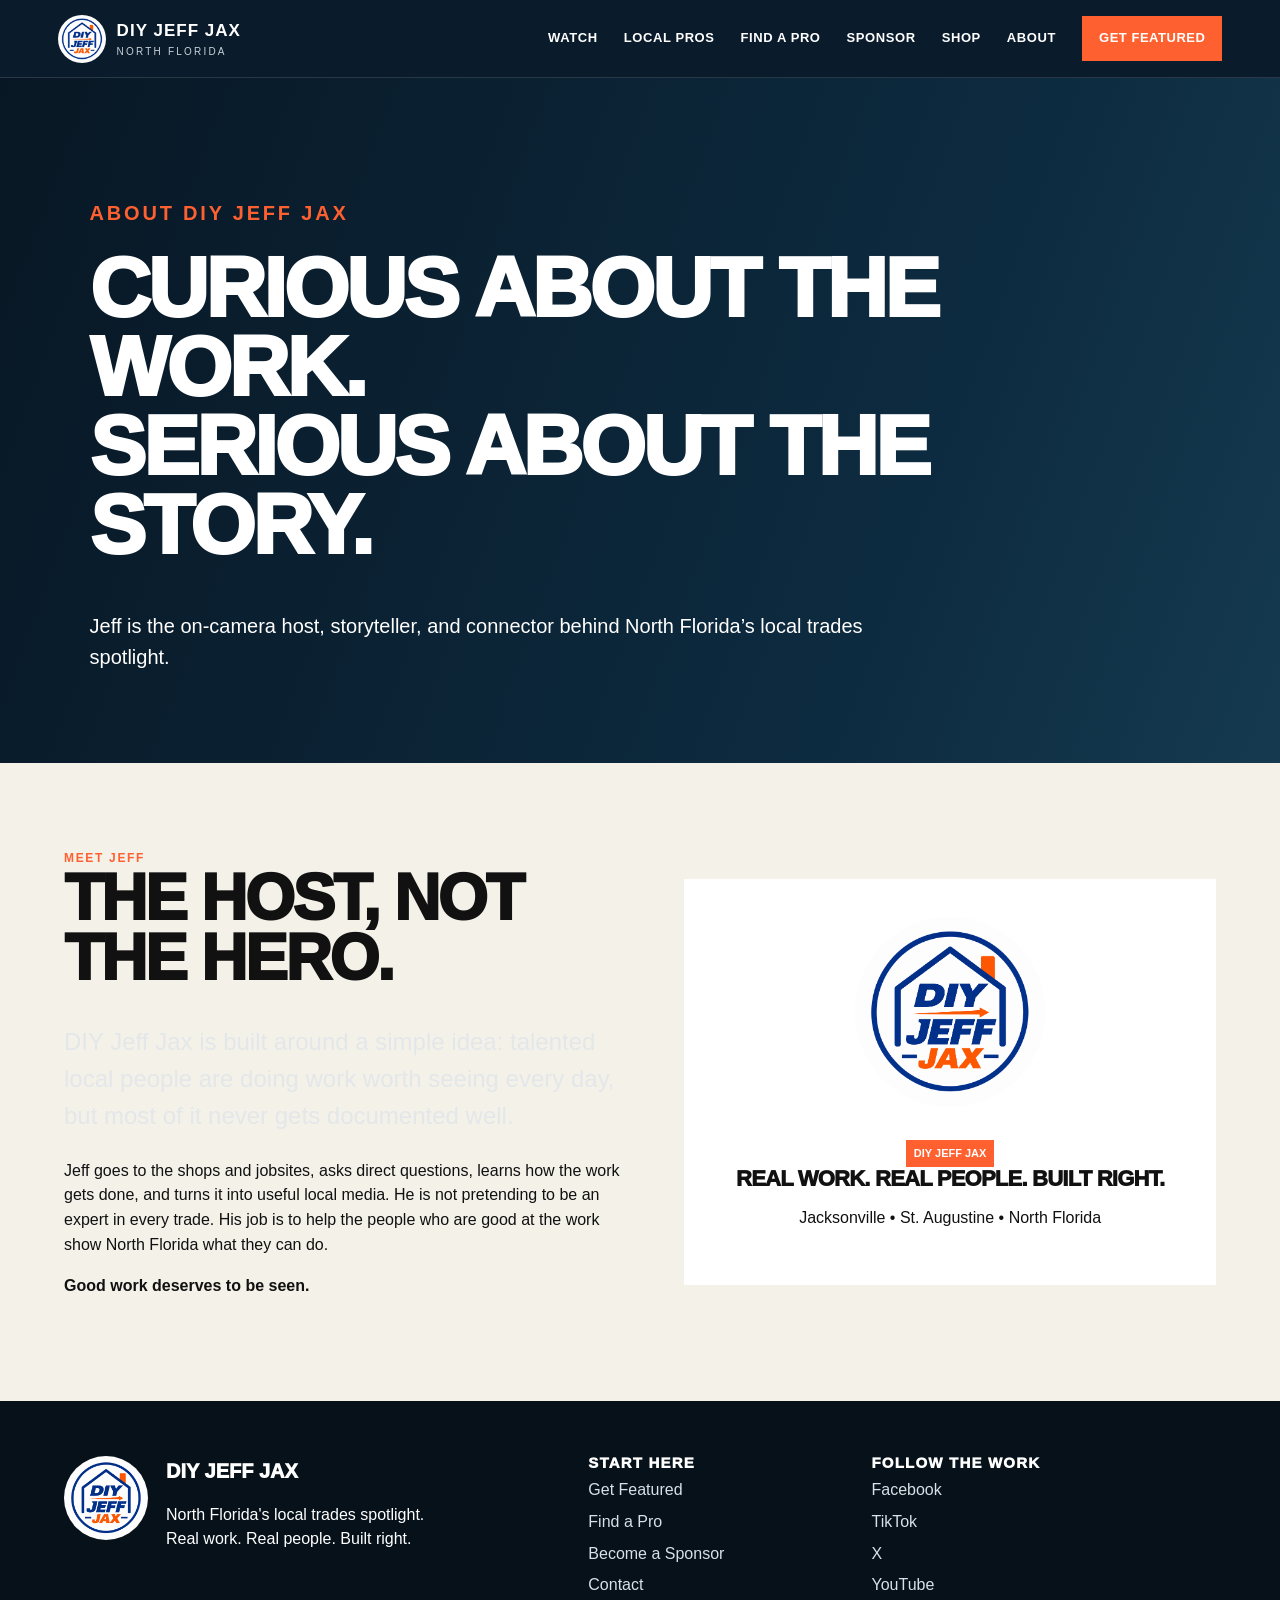
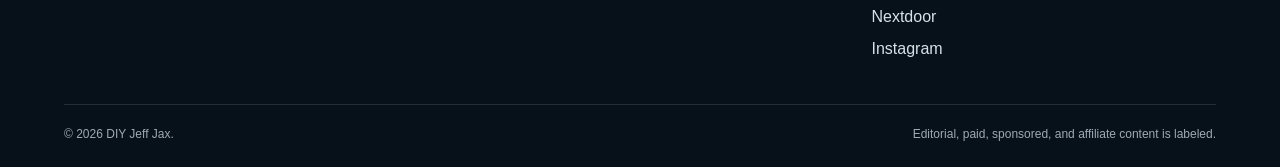
==== about/index.html @ 597eebd4 "Publish diyjeffjax.com site (migrated from Cloudflare Pages, updated Get Featured prices)" ====
<!doctype html>
<html lang="en"><head>
<meta charset="utf-8"><meta name="viewport" content="width=device-width,initial-scale=1">
<meta name="theme-color" content="#0b0d0f"><meta name="description" content="DIY Jeff Jax spotlights the people building, repairing, cleaning, and keeping North Florida moving.">
<title>About Jeff | DIY Jeff Jax</title><link rel="stylesheet" href="/styles.css">
</head><body>
<a class="skip" href="#main">Skip to content</a>
<header class="site-header">
  <a class="brand" href="/" aria-label="DIY Jeff Jax home">
    <img src="/assets/diy-jeff-jax-logo.png" alt="" width="48" height="48">
    <span><strong>DIY JEFF JAX</strong><small>NORTH FLORIDA</small></span>
  </a>
  <button class="menu-toggle" aria-expanded="false" aria-controls="site-nav">MENU</button>
  <nav id="site-nav">
    <a href="/watch/">Watch</a><a href="/local-pros/">Local Pros</a><a href="/find-a-pro/">Find a Pro</a>
    <a href="/sponsor/">Sponsor</a><a href="/shop/">Shop</a><a href="/about/">About</a>
    <a class="button small" href="/get-featured/">Get Featured</a>
  </nav>
</header>
<main id="main">
<section class="page-hero"><div><p class="eyebrow">About DIY Jeff Jax</p><h1>CURIOUS ABOUT THE WORK.<br>SERIOUS ABOUT THE STORY.</h1><p>Jeff is the on-camera host, storyteller, and connector behind North Florida’s local trades spotlight.</p></div></section>
<section class="section light"><div class="section-inner feature-split"><div><div class="section-kicker">Meet Jeff</div><h2>THE HOST, NOT THE HERO.</h2><p class="lede">DIY Jeff Jax is built around a simple idea: talented local people are doing work worth seeing every day, but most of it never gets documented well.</p><p>Jeff goes to the shops and jobsites, asks direct questions, learns how the work gets done, and turns it into useful local media. He is not pretending to be an expert in every trade. His job is to help the people who are good at the work show North Florida what they can do.</p><p><strong>Good work deserves to be seen.</strong></p></div>
<div class="vertical-card brand-card"><img class="card-logo" src="/assets/diy-jeff-jax-logo.png" alt="DIY Jeff Jax"><div class="story-label"><span class="pill">DIY Jeff Jax</span><h3>Real work. Real people. Built right.</h3><p>Jacksonville • St. Augustine • North Florida</p></div></div>
</div></section></main>
<footer>
  <div class="footer-grid">
    <div class="footer-identity">
      <img src="/assets/diy-jeff-jax-logo.png" alt="DIY Jeff Jax">
      <div><div class="footer-brand">DIY JEFF JAX</div><p>North Florida's local trades spotlight.<br>Real work. Real people. Built right.</p></div>
    </div>
    <div><h2>Start here</h2><a href="/get-featured/">Get Featured</a><a href="/find-a-pro/">Find a Pro</a><a href="/sponsor/">Become a Sponsor</a><a href="/contact/">Contact</a></div>
    <div><h2>Follow the work</h2><a href="https://www.facebook.com/share/1F1EmohJTk/?mibextid=wwXIfr" target="_blank" rel="noopener noreferrer">Facebook</a><a href="https://www.tiktok.com/@diy.jeff.jax" target="_blank" rel="noopener noreferrer">TikTok</a><a href="https://x.com/diyguyme?s=11" target="_blank" rel="noopener noreferrer">X</a><a href="https://youtube.com/@diyjeffjax?si=GXrQBXOn9VjCTpY4" target="_blank" rel="noopener noreferrer">YouTube</a><a href="https://nextdoor.com/page/fix-it-fast-jax?share_platform=10&utm_campaign=1789392047449&share_action_id=04ec0090-574e-4e97-94b7-147c966978a9" target="_blank" rel="noopener noreferrer">Nextdoor</a><a href="https://www.instagram.com/diyjeff33?stkn=MWFxamdqN3NpZjRqbQ%3D%3D&utm_source=qr" target="_blank" rel="noopener noreferrer">Instagram</a></div>
  </div>
  <div class="fineprint"><span>© <span id="year"></span> DIY Jeff Jax.</span><span>Editorial, paid, sponsored, and affiliate content is labeled.</span></div>
</footer>
<script src="/app.js"></script></body></html>
---- styles.css ----
:root{
 --ink:#0a0e12;--navy:#0d2436;--navy2:#071725;--paper:#f4f1e9;--white:#fff;
 --orange:#ff6030;--orange2:#f26a3d;--muted:#aeb8c1;--line:rgba(255,255,255,.16);
 --max:1180px;
}
*{box-sizing:border-box}html{scroll-behavior:smooth}body{margin:0;font-family:Arial,Helvetica,sans-serif;background:var(--ink);color:#fff;line-height:1.55}
a{color:inherit;text-decoration:none}.skip{position:absolute;left:-9999px}.skip:focus{left:12px;top:12px;z-index:999;background:#fff;color:#000;padding:10px}
.site-header{height:78px;display:flex;align-items:center;justify-content:space-between;padding:0 4.5vw;background:#0a1c2c;border-bottom:1px solid rgba(255,255,255,.12);position:sticky;top:0;z-index:20}
.brand{display:flex;align-items:center;gap:11px;min-width:210px}.brand img{width:48px;height:48px;object-fit:cover;border-radius:50%;background:#fff}.brand strong{display:block;font-size:17px;letter-spacing:.06em}.brand small{display:block;font-size:10px;letter-spacing:.22em;color:#c9d0d6}
nav{display:flex;align-items:center;gap:26px}nav>a{font-size:13px;font-weight:900;text-transform:uppercase;letter-spacing:.045em}.menu-toggle{display:none;background:none;color:#fff;border:1px solid #fff;padding:8px 12px;font-weight:900}
.button{display:inline-flex;align-items:center;justify-content:center;background:var(--orange);border:1px solid var(--orange);color:#fff;padding:13px 20px;font-weight:900;text-transform:uppercase;letter-spacing:.04em;font-size:13px}
.button:hover{filter:brightness(1.06)}.button.small{padding:11px 16px}.button.outline,.button.ghost{background:transparent;border-color:#fff}.button.mini{padding:8px 11px;font-size:11px;margin-top:12px}
.text-link{font-weight:900;text-transform:uppercase;letter-spacing:.04em;border-bottom:2px solid var(--orange);padding-bottom:3px}
.hero{min-height:680px;position:relative;display:flex;align-items:center;background:url('/assets/jacksonville-trades-hero.png') center/cover no-repeat;overflow:hidden}
.hero-shade{position:absolute;inset:0;background:linear-gradient(90deg,rgba(3,14,24,.96) 0%,rgba(3,14,24,.77) 40%,rgba(3,14,24,.10) 72%)}
.hero-inner{position:relative;z-index:1;width:min(760px,82vw);margin-left:7vw;padding:58px 0}.hero-logo{width:88px;height:88px;border-radius:50%;object-fit:cover;margin-bottom:14px}
.eyebrow,.section-kicker,.meta,.type{color:var(--orange);font-size:12px;text-transform:uppercase;font-weight:900;letter-spacing:.14em}
h1,h2,h3{margin:0 0 .55em;line-height:.94;text-transform:uppercase;font-weight:1000;letter-spacing:-.035em}h1{font-size:clamp(54px,7vw,96px)}h1 span{color:var(--orange)}h2{font-size:clamp(38px,5vw,70px)}h3{font-size:22px;line-height:1.05}
.lead,.lede{font-size:clamp(18px,2vw,24px);max-width:770px;color:#e3e7e9}.hero-note{font-size:13px;color:#c3cbd0}.cta-row{display:flex;align-items:center;gap:14px 18px;flex-wrap:wrap;margin-top:25px}
.proof-bar{display:grid;grid-template-columns:repeat(4,1fr);background:#f25d2d;color:white;font-weight:900;text-transform:uppercase;letter-spacing:.05em;font-size:12px}.proof-bar div{padding:17px;text-align:center;border-right:1px solid rgba(255,255,255,.25)}
.section{padding:86px 5vw;background:#0d2436}.section.light{background:var(--paper);color:#111}.section.alt{background:#071725}.section-inner{max-width:var(--max);margin:auto}.section p{max-width:780px}
.audience-grid,.card-grid,.story-grid,.package-grid{display:grid;grid-template-columns:repeat(3,1fr);gap:18px;margin-top:32px}.card,.story,.shop-card,.package{padding:26px;border:1px solid rgba(255,255,255,.14);background:rgba(255,255,255,.035)}.light .card,.light .shop-card{background:#fff;border-color:#d7d2c8}.num{font-weight:1000;color:var(--orange);font-size:31px}
.feature-split{display:grid;grid-template-columns:1.08fr 1fr;gap:46px;align-items:center}.feature-visual{height:430px;border:1px solid rgba(255,255,255,.16);position:relative;background:#111 center/cover no-repeat}.top-notch-thumb{height:auto;aspect-ratio:16/9;background-size:cover;background-position:center;background-image:linear-gradient(180deg,rgba(0,0,0,.05),rgba(0,0,0,.45)),url('/assets/top-notch-spotlight.png')}.feature-tag{position:absolute;left:18px;top:18px;background:var(--orange);padding:8px 11px;text-transform:uppercase;font-size:11px;font-weight:900}
.local-banner-section{background:#0b1e2d}.local-banner{display:grid;grid-template-columns:minmax(300px,.85fr) 1.15fr;gap:65px;align-items:center}.local-banner-art img{width:100%;height:520px;object-fit:cover;border:12px solid #f06a3a;box-shadow:0 25px 70px rgba(0,0,0,.25)}
.callout{padding:72px 5vw;text-align:center;background:#ef5d2f}.callout h2{max-width:1000px;margin:0 auto 30px}
.page-hero{min-height:390px;padding:100px 7vw 70px;background:linear-gradient(110deg,#081724 0%,#0d2b40 70%,#153a50 100%);display:flex;align-items:end}.page-hero>div{max-width:1000px}.page-hero h1{font-size:clamp(48px,7vw,84px)}.page-hero p{font-size:20px;max-width:800px}.page-hero.compact{min-height:330px}
.filters{display:flex;gap:10px;flex-wrap:wrap;margin-bottom:26px}.filter{border:1px solid #70808d;background:transparent;color:inherit;padding:10px 14px;font-weight:800}.filter.active{background:var(--orange);border-color:var(--orange)}
.profile-row{display:grid;grid-template-columns:220px 1fr auto;gap:25px;align-items:center;padding:22px;border:1px solid rgba(255,255,255,.16)}.profile-thumb{height:145px;background:url('/assets/top-notch-spotlight.png') center/cover no-repeat}.pill{display:inline-block;background:var(--orange);color:#fff;font-size:11px;text-transform:uppercase;font-weight:900;padding:5px 8px}.notice,.disclosure{padding:17px 20px;margin-top:22px;border-left:4px solid var(--orange);background:rgba(255,255,255,.08)}
.process{display:grid;grid-template-columns:repeat(2,1fr);gap:20px 40px;padding-left:20px}.process li::marker{color:var(--orange);font-weight:900}
.package.featured{border:3px solid var(--orange)}.price{font-size:28px;font-weight:1000;color:var(--orange);margin-bottom:10px}
.form-wrap{display:grid;grid-template-columns:.8fr 1.2fr;gap:55px;align-items:start}.form-panel{background:#fff;color:#111;padding:26px}.fields{display:grid;grid-template-columns:1fr 1fr;gap:14px}.field.full{grid-column:1/-1}label{display:grid;gap:5px;font-weight:800;font-size:13px}input,textarea{width:100%;padding:12px;border:1px solid #b9b9b9;font:inherit}textarea{min-height:130px}.check{display:flex;align-items:flex-start;gap:10px}.check input{width:auto}.form-note{font-size:12px;color:#666}
.video-shell{max-width:900px;margin:auto;background:#000;border:1px solid rgba(255,255,255,.18);box-shadow:0 25px 70px rgba(0,0,0,.35)}video{display:block;width:100%;max-height:72vh;background:#000}.feature-copy{max-width:900px;margin:45px auto 0}
.brand-card{background:#fff;color:#111;padding:38px;text-align:center}.card-logo{width:190px;max-width:70%;border-radius:50%}.story-label{margin-top:25px}
.contact-card{padding:35px;background:#fff;color:#111}.social-row{display:flex;gap:15px;flex-wrap:wrap;margin-top:20px}.social-row a{font-weight:900;color:#0c3e70}
.topgap{margin-top:2rem}
footer{background:#06111a;padding:55px 5vw 24px}.footer-grid{max-width:var(--max);margin:auto;display:grid;grid-template-columns:1.4fr .7fr 1fr;gap:42px}.footer-grid>div>a{display:block;margin:7px 0;color:#d9e1e6}.footer-grid h2{font-size:15px;letter-spacing:.08em}.footer-identity{display:flex;gap:18px}.footer-identity img{width:84px;height:84px;object-fit:cover;border-radius:50%}.footer-brand{font-size:20px;font-weight:1000}.fineprint{max-width:var(--max);margin:35px auto 0;padding-top:20px;border-top:1px solid rgba(255,255,255,.12);display:flex;justify-content:space-between;gap:20px;color:#9eabb4;font-size:12px}
@media(max-width:850px){
 .site-header{height:auto;min-height:68px;padding:10px 18px}.menu-toggle{display:block}nav{display:none;position:absolute;top:68px;left:0;right:0;background:#081724;padding:18px;flex-direction:column;align-items:stretch;gap:14px}nav.open{display:flex}
 .hero{min-height:670px;background-position:63% center}.hero-shade{background:linear-gradient(180deg,rgba(2,13,23,.40),rgba(2,13,23,.92) 60%,rgba(2,13,23,.98))}.hero-inner{margin:0;padding:250px 22px 48px;width:auto}.hero-logo{width:74px;height:74px}h1{font-size:54px}
 .proof-bar{grid-template-columns:1fr 1fr}.audience-grid,.card-grid,.story-grid,.package-grid{grid-template-columns:1fr}.feature-split,.local-banner,.form-wrap{grid-template-columns:1fr}.local-banner-art img{height:390px}.profile-row{grid-template-columns:1fr}.profile-thumb{height:220px}.process{grid-template-columns:1fr}.fields{grid-template-columns:1fr}.field.full{grid-column:auto}.footer-grid{grid-template-columns:1fr}.fineprint{flex-direction:column}
}
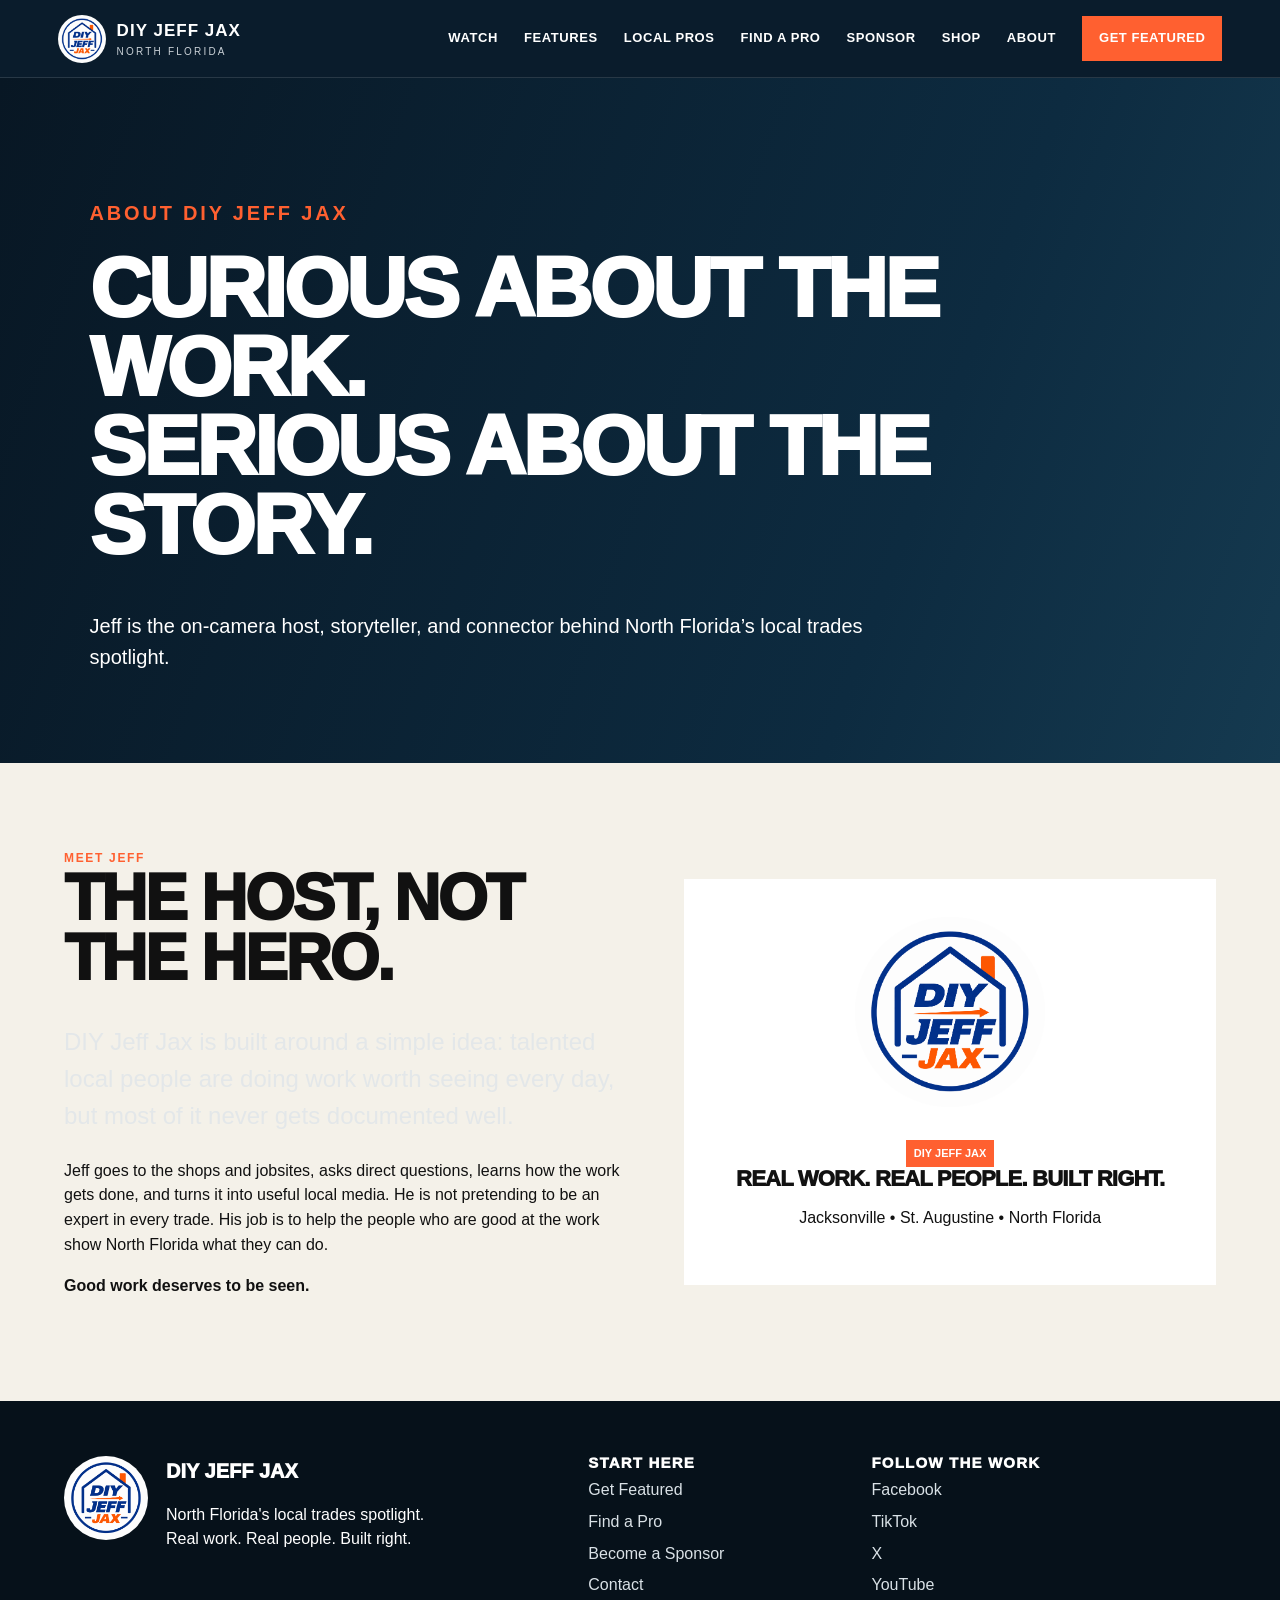
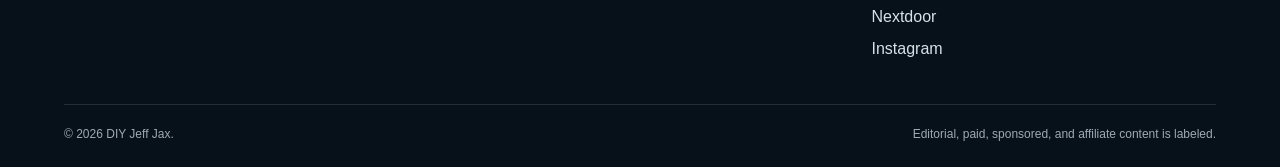
==== commit 4b73288a: "Publish diyjeffjax.com site (migrated from Cloudflare Pages, updated Get Featured prices)" ====
--- a/about/index.html
+++ b/about/index.html
@@ -12,7 +12,7 @@
   </a>
   <button class="menu-toggle" aria-expanded="false" aria-controls="site-nav">MENU</button>
   <nav id="site-nav">
-    <a href="/watch/">Watch</a><a href="/local-pros/">Local Pros</a><a href="/find-a-pro/">Find a Pro</a>
+    <a href="/watch/">Watch</a><a href="/features/">Features</a><a href="/local-pros/">Local Pros</a><a href="/find-a-pro/">Find a Pro</a>
     <a href="/sponsor/">Sponsor</a><a href="/shop/">Shop</a><a href="/about/">About</a>
     <a class="button small" href="/get-featured/">Get Featured</a>
   </nav>
--- a/styles.css
+++ b/styles.css
@@ -21,15 +21,15 @@
 .proof-bar{display:grid;grid-template-columns:repeat(4,1fr);background:#f25d2d;color:white;font-weight:900;text-transform:uppercase;letter-spacing:.05em;font-size:12px}.proof-bar div{padding:17px;text-align:center;border-right:1px solid rgba(255,255,255,.25)}
 .section{padding:86px 5vw;background:#0d2436}.section.light{background:var(--paper);color:#111}.section.alt{background:#071725}.section-inner{max-width:var(--max);margin:auto}.section p{max-width:780px}
 .audience-grid,.card-grid,.story-grid,.package-grid{display:grid;grid-template-columns:repeat(3,1fr);gap:18px;margin-top:32px}.card,.story,.shop-card,.package{padding:26px;border:1px solid rgba(255,255,255,.14);background:rgba(255,255,255,.035)}.light .card,.light .shop-card{background:#fff;border-color:#d7d2c8}.num{font-weight:1000;color:var(--orange);font-size:31px}
-.feature-split{display:grid;grid-template-columns:1.08fr 1fr;gap:46px;align-items:center}.feature-visual{height:430px;border:1px solid rgba(255,255,255,.16);position:relative;background:#111 center/cover no-repeat}.top-notch-thumb{height:auto;aspect-ratio:16/9;background-size:cover;background-position:center;background-image:linear-gradient(180deg,rgba(0,0,0,.05),rgba(0,0,0,.45)),url('/assets/top-notch-spotlight.png')}.feature-tag{position:absolute;left:18px;top:18px;background:var(--orange);padding:8px 11px;text-transform:uppercase;font-size:11px;font-weight:900}
+.feature-split{display:grid;grid-template-columns:1.08fr 1fr;gap:46px;align-items:center}.feature-visual{height:430px;border:1px solid rgba(255,255,255,.16);position:relative;background:#111 center/cover no-repeat}.logo-visual{background:#0d2b40 url('/assets/diy-jeff-jax-logo.png') center/250px no-repeat}.feature-tag{position:absolute;left:18px;top:18px;background:var(--orange);padding:8px 11px;text-transform:uppercase;font-size:11px;font-weight:900}
 .local-banner-section{background:#0b1e2d}.local-banner{display:grid;grid-template-columns:minmax(300px,.85fr) 1.15fr;gap:65px;align-items:center}.local-banner-art img{width:100%;height:520px;object-fit:cover;border:12px solid #f06a3a;box-shadow:0 25px 70px rgba(0,0,0,.25)}
 .callout{padding:72px 5vw;text-align:center;background:#ef5d2f}.callout h2{max-width:1000px;margin:0 auto 30px}
 .page-hero{min-height:390px;padding:100px 7vw 70px;background:linear-gradient(110deg,#081724 0%,#0d2b40 70%,#153a50 100%);display:flex;align-items:end}.page-hero>div{max-width:1000px}.page-hero h1{font-size:clamp(48px,7vw,84px)}.page-hero p{font-size:20px;max-width:800px}.page-hero.compact{min-height:330px}
 .filters{display:flex;gap:10px;flex-wrap:wrap;margin-bottom:26px}.filter{border:1px solid #70808d;background:transparent;color:inherit;padding:10px 14px;font-weight:800}.filter.active{background:var(--orange);border-color:var(--orange)}
-.profile-row{display:grid;grid-template-columns:220px 1fr auto;gap:25px;align-items:center;padding:22px;border:1px solid rgba(255,255,255,.16)}.profile-thumb{height:145px;background:url('/assets/top-notch-spotlight.png') center/cover no-repeat}.pill{display:inline-block;background:var(--orange);color:#fff;font-size:11px;text-transform:uppercase;font-weight:900;padding:5px 8px}.notice,.disclosure{padding:17px 20px;margin-top:22px;border-left:4px solid var(--orange);background:rgba(255,255,255,.08)}
+.profile-row{display:grid;grid-template-columns:220px 1fr auto;gap:25px;align-items:center;padding:22px;border:1px solid rgba(255,255,255,.16)}.profile-thumb{height:145px;background:#0d2b40 url('/assets/diy-jeff-jax-logo.png') center/110px no-repeat}.pill{display:inline-block;background:var(--orange);color:#fff;font-size:11px;text-transform:uppercase;font-weight:900;padding:5px 8px}.notice,.disclosure{padding:17px 20px;margin-top:22px;border-left:4px solid var(--orange);background:rgba(255,255,255,.08)}
 .process{display:grid;grid-template-columns:repeat(2,1fr);gap:20px 40px;padding-left:20px}.process li::marker{color:var(--orange);font-weight:900}
-.package.featured{border:3px solid var(--orange)}.price{font-size:28px;font-weight:1000;color:var(--orange);margin-bottom:10px}
-.form-wrap{display:grid;grid-template-columns:.8fr 1.2fr;gap:55px;align-items:start}.form-panel{background:#fff;color:#111;padding:26px}.fields{display:grid;grid-template-columns:1fr 1fr;gap:14px}.field.full{grid-column:1/-1}label{display:grid;gap:5px;font-weight:800;font-size:13px}input,textarea{width:100%;padding:12px;border:1px solid #b9b9b9;font:inherit}textarea{min-height:130px}.check{display:flex;align-items:flex-start;gap:10px}.check input{width:auto}.form-note{font-size:12px;color:#666}
+.package.featured{border:3px solid var(--orange)}.price{font-size:28px;font-weight:1000;color:var(--orange);margin-bottom:10px}.price .per{font-size:15px;font-weight:800}.package ul.includes{margin:0 0 20px;padding-left:19px}.package ul.includes li{margin:6px 0}.package .pill{margin-bottom:12px}
+.form-wrap{display:grid;grid-template-columns:.8fr 1.2fr;gap:55px;align-items:start}.form-panel{background:#fff;color:#111;padding:26px}.fields{display:grid;grid-template-columns:1fr 1fr;gap:14px}.field.full{grid-column:1/-1}label{display:grid;gap:5px;font-weight:800;font-size:13px}input,textarea,select{width:100%;padding:12px;border:1px solid #b9b9b9;font:inherit;background:#fff}textarea{min-height:130px}.check{display:flex;align-items:flex-start;gap:10px}.check input{width:auto}.form-note{font-size:12px;color:#666}
 .video-shell{max-width:900px;margin:auto;background:#000;border:1px solid rgba(255,255,255,.18);box-shadow:0 25px 70px rgba(0,0,0,.35)}video{display:block;width:100%;max-height:72vh;background:#000}.feature-copy{max-width:900px;margin:45px auto 0}
 .brand-card{background:#fff;color:#111;padding:38px;text-align:center}.card-logo{width:190px;max-width:70%;border-radius:50%}.story-label{margin-top:25px}
 .contact-card{padding:35px;background:#fff;color:#111}.social-row{display:flex;gap:15px;flex-wrap:wrap;margin-top:20px}.social-row a{font-weight:900;color:#0c3e70}
